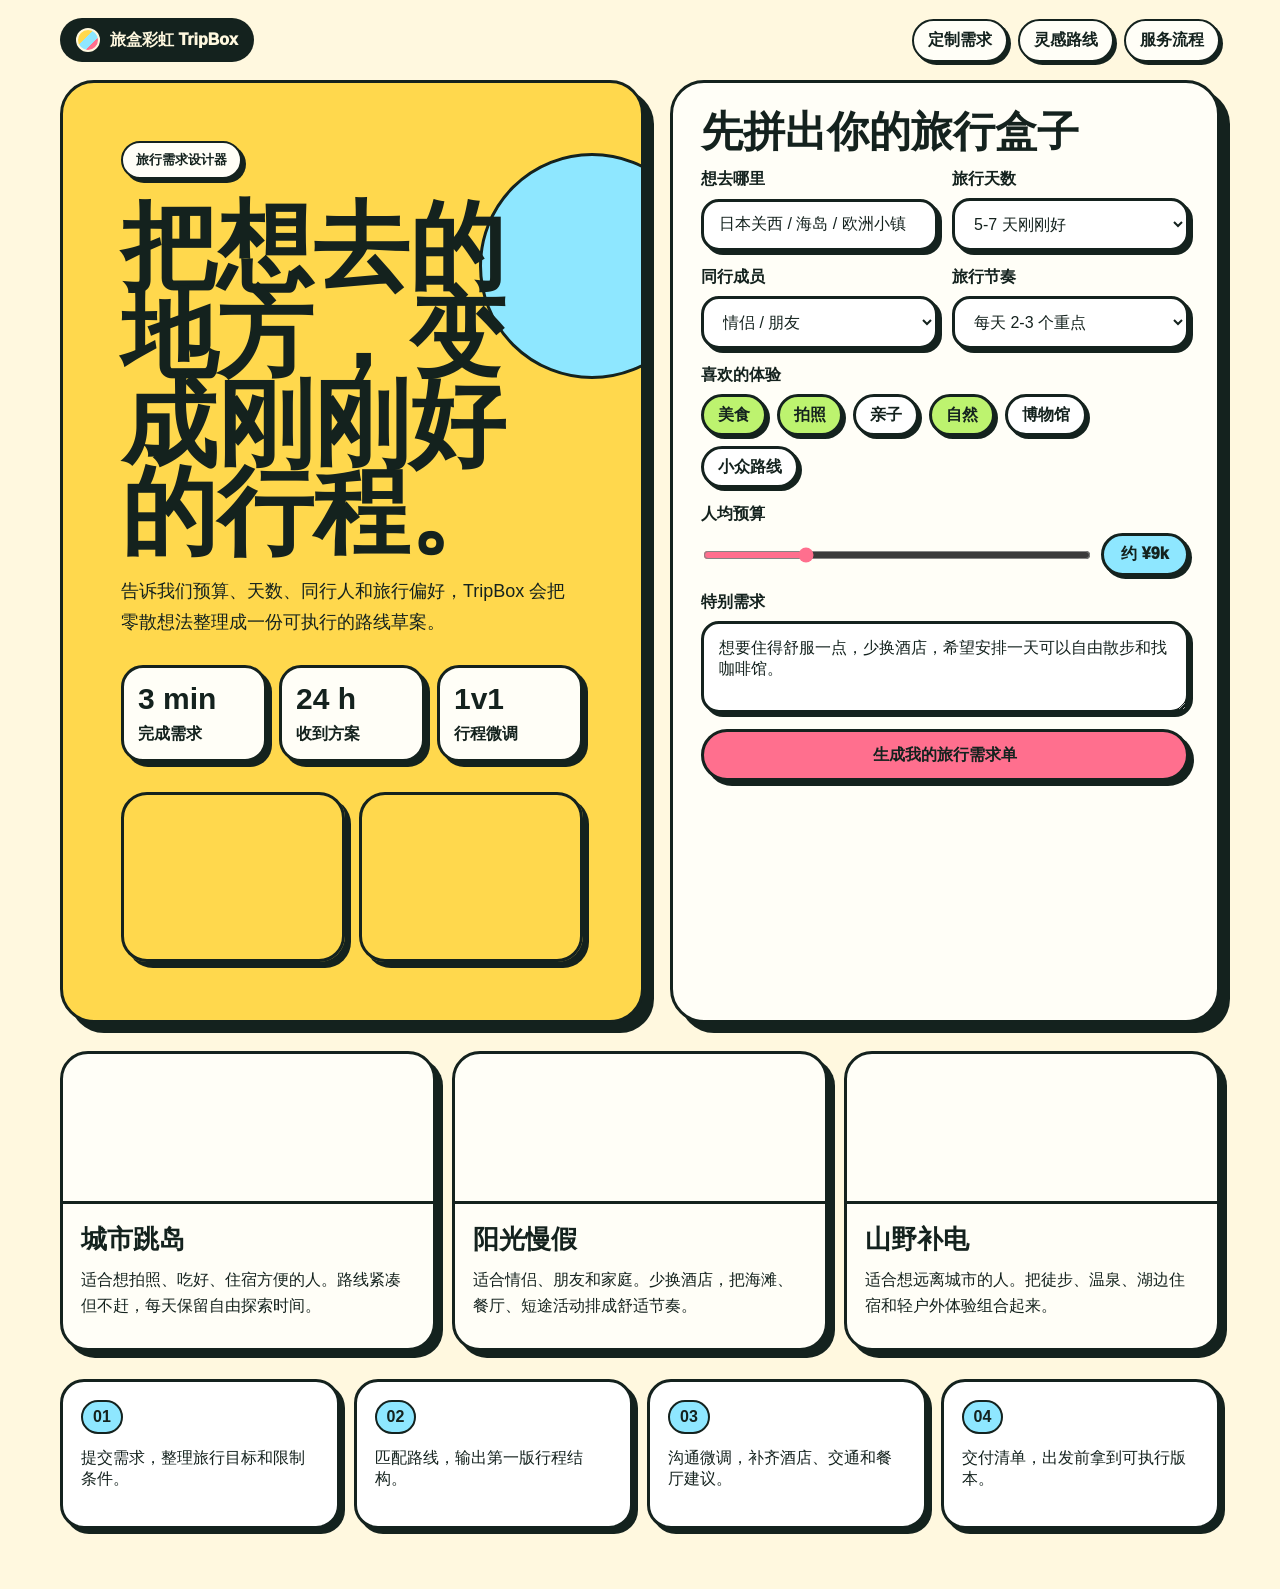
==== index.html @ 269a12f5 "Add travel playful homepage Initial commit of the TripBox HTML layout with styles and structure for " ====
<!doctype html>
<html lang="zh-CN">
<head>
  <meta charset="utf-8">
  <meta name="viewport" content="width=device-width, initial-scale=1">
  <title>旅盒彩虹 TripBox</title>
  <style>
    * { box-sizing: border-box; }
    :root {
      --ink: #14221e;
      --paper: #fff8df;
      --sun: #ffd84d;
      --coral: #ff6f8e;
      --sky: #8ee7ff;
      --leaf: #bdf36f;
      --white: #fffef7;
    }
    body {
      margin: 0;
      font-family: Inter, "PingFang SC", "Microsoft YaHei", Arial, sans-serif;
      background: var(--paper);
      color: var(--ink);
    }
    button, input, select, textarea { font: inherit; }
    header {
      padding: 18px clamp(18px, 5vw, 60px);
      display: flex;
      justify-content: space-between;
      align-items: center;
      gap: 16px;
    }
    .brand {
      display: inline-flex;
      align-items: center;
      gap: 10px;
      background: var(--ink);
      color: var(--paper);
      padding: 10px 16px;
      border-radius: 999px;
      font-weight: 950;
      white-space: nowrap;
    }
    .mark {
      width: 24px;
      height: 24px;
      border-radius: 50%;
      background: linear-gradient(135deg, var(--sun) 0 38%, var(--sky) 38% 68%, var(--coral) 68%);
      border: 2px solid var(--paper);
    }
    nav {
      display: flex;
      gap: 10px;
      flex-wrap: wrap;
      justify-content: flex-end;
    }
    nav a {
      color: var(--ink);
      text-decoration: none;
      border: 2px solid var(--ink);
      border-radius: 999px;
      padding: 9px 14px;
      background: var(--white);
      font-weight: 850;
      box-shadow: 3px 3px 0 var(--ink);
    }
    main { padding: 0 clamp(18px, 5vw, 60px) 60px; }
    .hero {
      display: grid;
      grid-template-columns: minmax(0, 1.03fr) minmax(320px, .97fr);
      gap: 26px;
      align-items: stretch;
    }
    .intro {
      background: var(--sun);
      border: 3px solid var(--ink);
      border-radius: 34px;
      padding: clamp(24px, 5vw, 58px);
      box-shadow: 10px 10px 0 var(--ink);
      min-height: 620px;
      display: flex;
      flex-direction: column;
      justify-content: space-between;
      overflow: hidden;
      position: relative;
    }
    .intro::after {
      content: "";
      position: absolute;
      right: -64px;
      top: 70px;
      width: 220px;
      height: 220px;
      border: 3px solid var(--ink);
      border-radius: 50%;
      background: var(--sky);
    }
    .eyebrow {
      position: relative;
      z-index: 1;
      display: inline-flex;
      width: fit-content;
      background: var(--white);
      border: 2px solid var(--ink);
      border-radius: 999px;
      padding: 8px 13px;
      font-size: 13px;
      font-weight: 950;
      box-shadow: 4px 4px 0 var(--ink);
    }
    h1 {
      position: relative;
      z-index: 1;
      margin: 24px 0 0;
      max-width: 720px;
      font-size: clamp(44px, 8vw, 96px);
      line-height: .92;
      letter-spacing: 0;
    }
    .lead {
      position: relative;
      z-index: 1;
      max-width: 590px;
      margin: 20px 0 0;
      font-size: 18px;
      line-height: 1.7;
    }
    .quick {
      position: relative;
      z-index: 1;
      display: grid;
      grid-template-columns: repeat(3, 1fr);
      gap: 12px;
      margin-top: 28px;
    }
    .quick div {
      min-height: 96px;
      background: var(--white);
      border: 3px solid var(--ink);
      border-radius: 22px;
      padding: 14px;
      box-shadow: 5px 5px 0 var(--ink);
      font-weight: 900;
    }
    .quick b {
      display: block;
      font-size: 30px;
      margin-bottom: 8px;
    }
    .photo-stack {
      position: relative;
      z-index: 1;
      display: grid;
      grid-template-columns: 1fr 1fr;
      gap: 14px;
      margin-top: 30px;
    }
    .photo {
      min-height: 170px;
      border: 3px solid var(--ink);
      border-radius: 26px;
      background-size: cover;
      background-position: center;
      box-shadow: 6px 6px 0 var(--ink);
    }
    .photo:first-child {
      background-image: url("https://images.unsplash.com/photo-1507525428034-b723cf961d3e?auto=format&fit=crop&w=900&q=80");
    }
    .photo:last-child {
      background-image: url("https://images.unsplash.com/photo-1469474968028-56623f02e42e?auto=format&fit=crop&w=900&q=80");
    }
    .designer {
      background: var(--white);
      border: 3px solid var(--ink);
      border-radius: 34px;
      box-shadow: 10px 10px 0 var(--ink);
      padding: clamp(18px, 4vw, 28px);
      display: grid;
      gap: 16px;
      align-content: start;
    }
    .designer h2 {
      margin: 0;
      font-size: clamp(26px, 4vw, 42px);
      line-height: 1;
      letter-spacing: 0;
    }
    .field {
      display: grid;
      gap: 8px;
    }
    label { font-weight: 950; }
    input, select, textarea {
      width: 100%;
      border: 3px solid var(--ink);
      border-radius: 18px;
      background: #fff;
      color: var(--ink);
      padding: 14px 15px;
      outline: none;
      box-shadow: 4px 4px 0 var(--ink);
    }
    textarea {
      min-height: 92px;
      resize: vertical;
    }
    .pair {
      display: grid;
      grid-template-columns: 1fr 1fr;
      gap: 14px;
    }
    .chips {
      display: flex;
      flex-wrap: wrap;
      gap: 10px;
    }
    .chip input {
      position: absolute;
      width: 1px;
      height: 1px;
      opacity: 0;
      pointer-events: none;
      box-shadow: none;
      padding: 0;
      border: 0;
    }
    .chip span {
      display: inline-flex;
      align-items: center;
      min-height: 42px;
      padding: 0 14px;
      border: 3px solid var(--ink);
      border-radius: 999px;
      background: #fff;
      font-weight: 900;
      box-shadow: 3px 3px 0 var(--ink);
      cursor: pointer;
    }
    .chip input:checked + span { background: var(--leaf); }
    .range-row {
      display: grid;
      grid-template-columns: 1fr auto;
      gap: 12px;
      align-items: center;
    }
    input[type="range"] {
      padding: 0;
      height: 36px;
      box-shadow: none;
      accent-color: var(--coral);
    }
    .price-badge {
      min-width: 88px;
      border: 3px solid var(--ink);
      border-radius: 999px;
      background: var(--sky);
      padding: 8px 10px;
      text-align: center;
      font-weight: 950;
      box-shadow: 3px 3px 0 var(--ink);
    }
    .submit {
      min-height: 52px;
      border: 3px solid var(--ink);
      border-radius: 999px;
      background: var(--coral);
      color: var(--ink);
      font-weight: 950;
      box-shadow: 5px 5px 0 var(--ink);
      cursor: pointer;
    }
    .plans {
      margin-top: 28px;
      display: grid;
      grid-template-columns: repeat(3, 1fr);
      gap: 16px;
    }
    .plan {
      min-height: 300px;
      border: 3px solid var(--ink);
      border-radius: 28px;
      overflow: hidden;
      background: var(--white);
      box-shadow: 7px 7px 0 var(--ink);
    }
    .plan-img {
      min-height: 150px;
      background-size: cover;
      background-position: center;
      border-bottom: 3px solid var(--ink);
    }
    .plan:nth-child(1) .plan-img {
      background-image: url("https://images.unsplash.com/photo-1528127269322-539801943592?auto=format&fit=crop&w=900&q=80");
    }
    .plan:nth-child(2) .plan-img {
      background-image: url("https://images.unsplash.com/photo-1533105079780-92b9be482077?auto=format&fit=crop&w=900&q=80");
    }
    .plan:nth-child(3) .plan-img {
      background-image: url("https://images.unsplash.com/photo-1500530855697-b586d89ba3ee?auto=format&fit=crop&w=900&q=80");
    }
    .plan-body { padding: 18px; }
    .plan h3 {
      margin: 0 0 10px;
      font-size: 26px;
      letter-spacing: 0;
    }
    .plan p {
      margin: 0;
      line-height: 1.6;
    }
    .steps {
      margin-top: 28px;
      display: grid;
      grid-template-columns: repeat(4, 1fr);
      gap: 14px;
    }
    .step {
      background: #fff;
      border: 3px solid var(--ink);
      border-radius: 24px;
      min-height: 150px;
      padding: 18px;
      box-shadow: 5px 5px 0 var(--ink);
    }
    .step b {
      display: block;
      width: fit-content;
      background: var(--sky);
      border: 2px solid var(--ink);
      border-radius: 999px;
      padding: 6px 10px;
      margin-bottom: 14px;
    }
    @media (max-width: 960px) {
      header { align-items: flex-start; flex-direction: column; }
      nav { justify-content: flex-start; }
      .hero, .plans, .steps { grid-template-columns: 1fr; }
      .intro { min-height: auto; }
      .quick { grid-template-columns: 1fr; }
      .photo-stack, .pair { grid-template-columns: 1fr; }
    }
  </style>
</head>
<body>
  <header>
    <div class="brand"><span class="mark" aria-hidden="true"></span>旅盒彩虹 TripBox</div>
    <nav aria-label="主导航">
      <a href="#designer">定制需求</a>
      <a href="#plans">灵感路线</a>
      <a href="#steps">服务流程</a>
    </nav>
  </header>

  <main>
    <section class="hero">
      <div class="intro">
        <div>
          <span class="eyebrow">旅行需求设计器</span>
          <h1>把想去的地方，变成刚刚好的行程。</h1>
          <p class="lead">告诉我们预算、天数、同行人和旅行偏好，TripBox 会把零散想法整理成一份可执行的路线草案。</p>
          <div class="quick" aria-label="核心数据">
            <div><b>3 min</b>完成需求</div>
            <div><b>24 h</b>收到方案</div>
            <div><b>1v1</b>行程微调</div>
          </div>
        </div>
        <div class="photo-stack" aria-label="旅行场景图片">
          <div class="photo" role="img" aria-label="海岛旅行"></div>
          <div class="photo" role="img" aria-label="山野旅行"></div>
        </div>
      </div>

      <form class="designer" id="designer">
        <h2>先拼出你的旅行盒子</h2>
        <div class="pair">
          <div class="field">
            <label for="destination">想去哪里</label>
            <input id="destination" name="destination" value="日本关西 / 海岛 / 欧洲小镇">
          </div>
          <div class="field">
            <label for="days">旅行天数</label>
            <select id="days" name="days">
              <option>3-4 天短途</option>
              <option selected>5-7 天刚刚好</option>
              <option>8-12 天深度游</option>
              <option>两周以上慢旅行</option>
            </select>
          </div>
        </div>

        <div class="pair">
          <div class="field">
            <label for="people">同行成员</label>
            <select id="people" name="people">
              <option>一个人出发</option>
              <option selected>情侣 / 朋友</option>
              <option>亲子家庭</option>
              <option>公司团建</option>
            </select>
          </div>
          <div class="field">
            <label for="pace">旅行节奏</label>
            <select id="pace" name="pace">
              <option>轻松躺平</option>
              <option selected>每天 2-3 个重点</option>
              <option>高能打卡</option>
            </select>
          </div>
        </div>

        <div class="field">
          <label>喜欢的体验</label>
          <div class="chips">
            <label class="chip"><input type="checkbox" checked><span>美食</span></label>
            <label class="chip"><input type="checkbox" checked><span>拍照</span></label>
            <label class="chip"><input type="checkbox"><span>亲子</span></label>
            <label class="chip"><input type="checkbox" checked><span>自然</span></label>
            <label class="chip"><input type="checkbox"><span>博物馆</span></label>
            <label class="chip"><input type="checkbox"><span>小众路线</span></label>
          </div>
        </div>

        <div class="field">
          <label for="budget">人均预算</label>
          <div class="range-row">
            <input id="budget" name="budget" type="range" min="2000" max="30000" value="9000">
            <span class="price-badge">约 ¥9k</span>
          </div>
        </div>

        <div class="field">
          <label for="wish">特别需求</label>
          <textarea id="wish" name="wish">想要住得舒服一点，少换酒店，希望安排一天可以自由散步和找咖啡馆。</textarea>
        </div>
        <button class="submit" type="button">生成我的旅行需求单</button>
      </form>
    </section>

    <section class="plans" id="plans" aria-label="灵感路线">
      <article class="plan">
        <div class="plan-img" role="img" aria-label="城市与海湾"></div>
        <div class="plan-body">
          <h3>城市跳岛</h3>
          <p>适合想拍照、吃好、住宿方便的人。路线紧凑但不赶，每天保留自由探索时间。</p>
        </div>
      </article>
      <article class="plan">
        <div class="plan-img" role="img" aria-label="海边度假"></div>
        <div class="plan-body">
          <h3>阳光慢假</h3>
          <p>适合情侣、朋友和家庭。少换酒店，把海滩、餐厅、短途活动排成舒适节奏。</p>
        </div>
      </article>
      <article class="plan">
        <div class="plan-img" role="img" aria-label="山林湖泊"></div>
        <div class="plan-body">
          <h3>山野补电</h3>
          <p>适合想远离城市的人。把徒步、温泉、湖边住宿和轻户外体验组合起来。</p>
        </div>
      </article>
    </section>

    <section class="steps" id="steps" aria-label="服务流程">
      <div class="step"><b>01</b>提交需求，整理旅行目标和限制条件。</div>
      <div class="step"><b>02</b>匹配路线，输出第一版行程结构。</div>
      <div class="step"><b>03</b>沟通微调，补齐酒店、交通和餐厅建议。</div>
      <div class="step"><b>04</b>交付清单，出发前拿到可执行版本。</div>
    </section>
  </main>
</body>
</html>
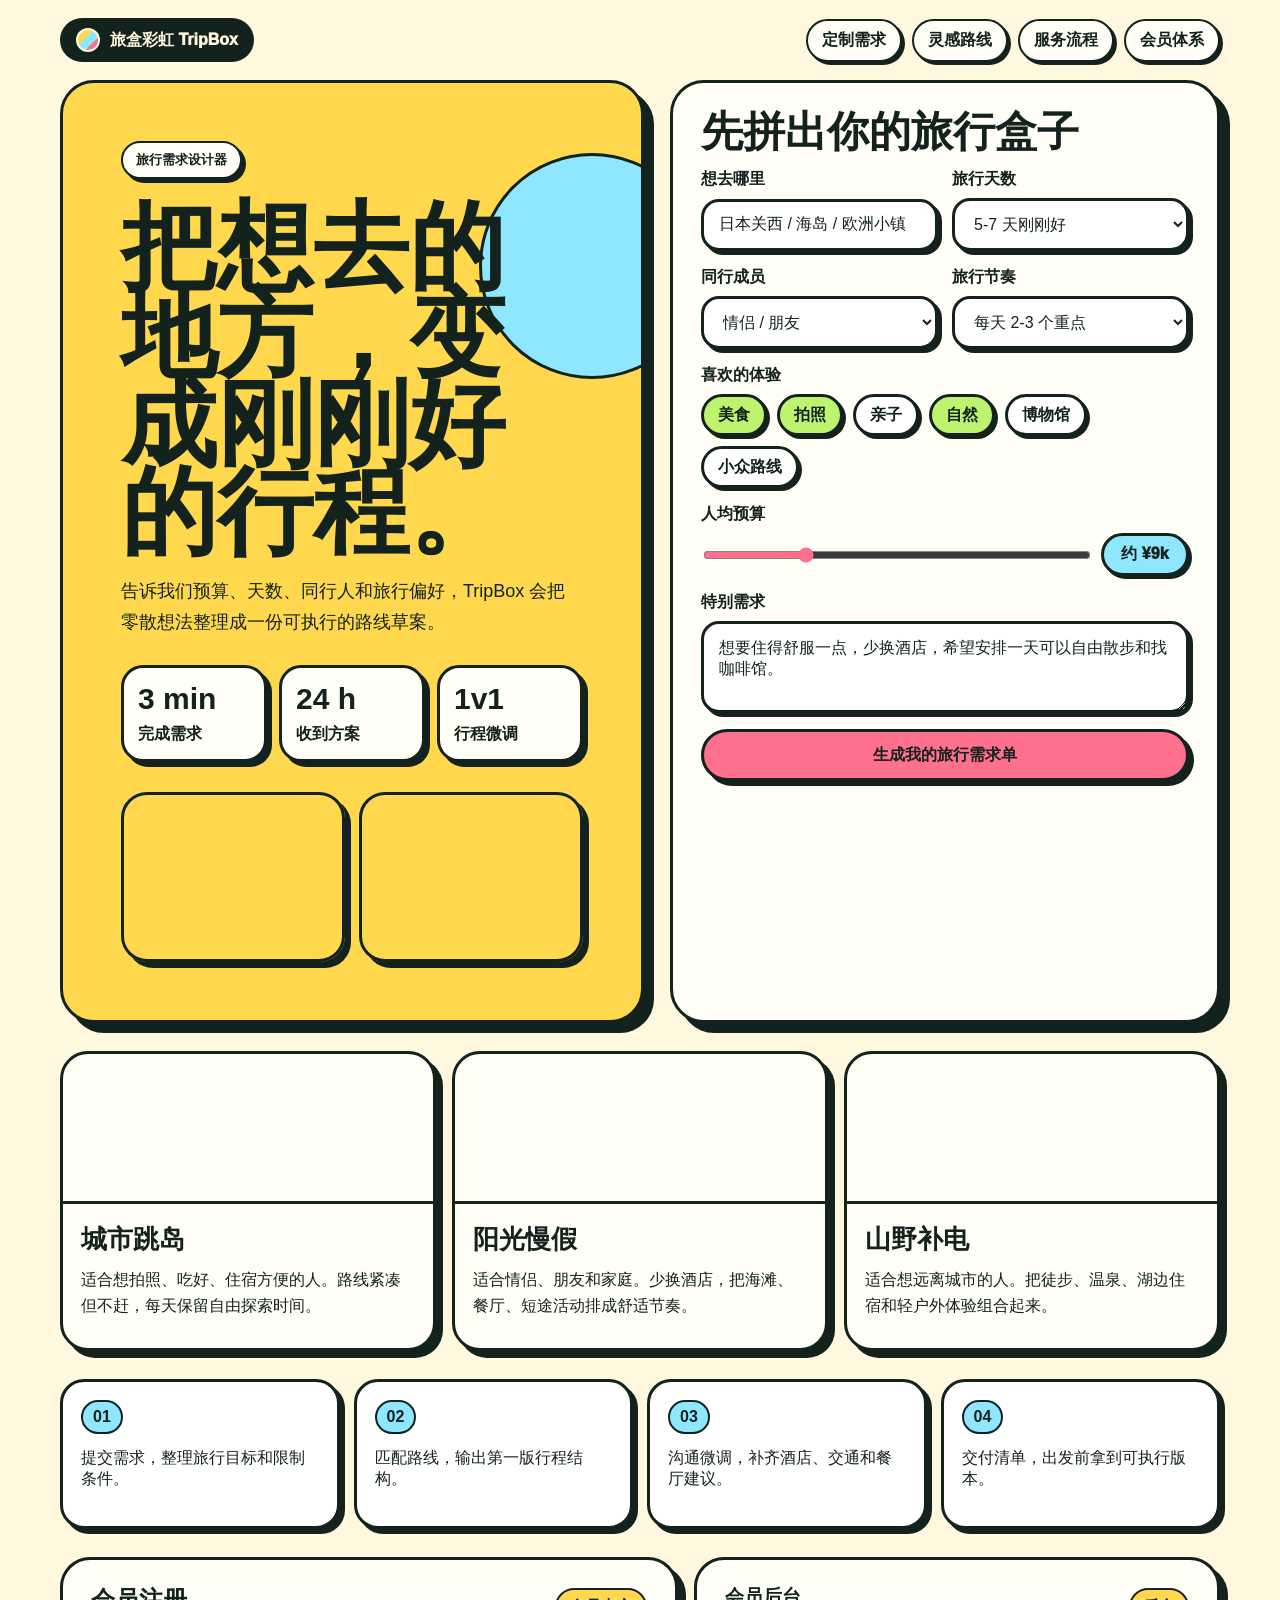
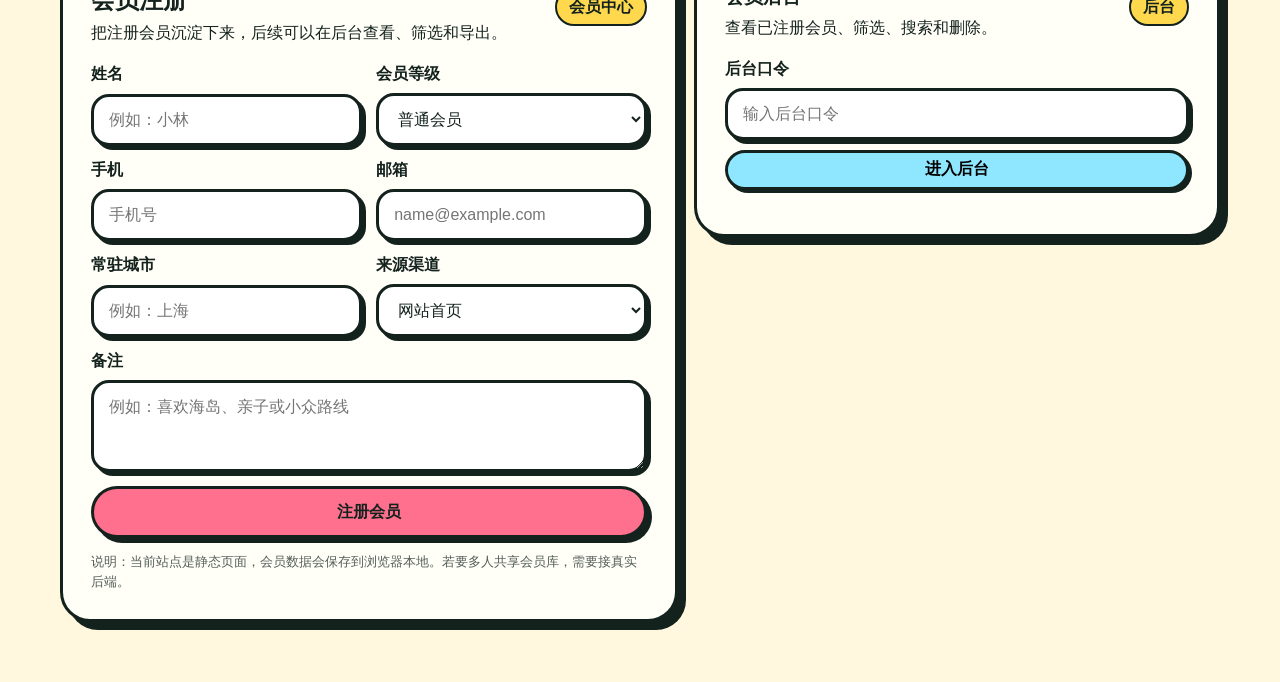
==== commit f4db0cb1: "Add membership system and admin panel Added membership section with registration and admin features." ====
--- a/index.html
+++ b/index.html
@@ -330,13 +330,169 @@
       padding: 6px 10px;
       margin-bottom: 14px;
     }
+    .membership {
+      margin-top: 28px;
+      display: grid;
+      grid-template-columns: minmax(0, 1fr) minmax(340px, .85fr);
+      gap: 16px;
+      align-items: start;
+    }
+    .member-card {
+      background: var(--white);
+      border: 3px solid var(--ink);
+      border-radius: 30px;
+      box-shadow: 8px 8px 0 var(--ink);
+      padding: clamp(18px, 4vw, 28px);
+    }
+    .member-head {
+      display: flex;
+      justify-content: space-between;
+      align-items: flex-start;
+      gap: 12px;
+      margin-bottom: 18px;
+    }
+    .member-head h2,
+    .member-head h3 {
+      margin: 0;
+      line-height: 1;
+      letter-spacing: 0;
+    }
+    .member-head p {
+      margin: 8px 0 0;
+      line-height: 1.6;
+    }
+    .member-pill {
+      display: inline-flex;
+      align-items: center;
+      min-height: 38px;
+      padding: 0 12px;
+      border: 2px solid var(--ink);
+      border-radius: 999px;
+      background: var(--sun);
+      font-weight: 950;
+      white-space: nowrap;
+    }
+    .member-grid {
+      display: grid;
+      grid-template-columns: repeat(3, 1fr);
+      gap: 12px;
+      margin-bottom: 18px;
+    }
+    .metric {
+      min-height: 92px;
+      border: 3px solid var(--ink);
+      border-radius: 22px;
+      background: #fff;
+      box-shadow: 4px 4px 0 var(--ink);
+      padding: 12px;
+    }
+    .metric span {
+      display: block;
+      font-size: 13px;
+      font-weight: 900;
+      opacity: .75;
+      margin-bottom: 10px;
+    }
+    .metric b {
+      font-size: 30px;
+      line-height: 1;
+    }
+    .member-tabs {
+      display: flex;
+      gap: 10px;
+      flex-wrap: wrap;
+      margin-bottom: 16px;
+    }
+    .tab-button {
+      min-height: 42px;
+      border: 3px solid var(--ink);
+      border-radius: 999px;
+      background: #fff;
+      box-shadow: 4px 4px 0 var(--ink);
+      font-weight: 950;
+      padding: 0 14px;
+      cursor: pointer;
+    }
+    .tab-button.is-active {
+      background: var(--leaf);
+    }
+    .member-panel {
+      display: none;
+    }
+    .member-panel.is-active {
+      display: block;
+    }
+    .member-form {
+      display: grid;
+      gap: 14px;
+    }
+    .member-list {
+      overflow: auto;
+      border: 3px solid var(--ink);
+      border-radius: 24px;
+      background: #fff;
+      box-shadow: 4px 4px 0 var(--ink);
+    }
+    table {
+      width: 100%;
+      border-collapse: collapse;
+      min-width: 760px;
+    }
+    th, td {
+      padding: 12px 14px;
+      text-align: left;
+      border-bottom: 1px solid rgba(20, 34, 30, .16);
+      vertical-align: top;
+    }
+    th {
+      background: #f7f4d7;
+      position: sticky;
+      top: 0;
+      z-index: 1;
+    }
+    .table-actions {
+      display: flex;
+      flex-wrap: wrap;
+      gap: 10px;
+      margin-bottom: 12px;
+    }
+    .mini-button {
+      min-height: 40px;
+      border: 3px solid var(--ink);
+      border-radius: 999px;
+      background: var(--sky);
+      font-weight: 950;
+      box-shadow: 3px 3px 0 var(--ink);
+      padding: 0 12px;
+      cursor: pointer;
+    }
+    .mini-button.ghost {
+      background: #fff;
+    }
+    .member-lock {
+      display: grid;
+      gap: 10px;
+      margin-bottom: 16px;
+    }
+    .inline-note {
+      font-size: 13px;
+      opacity: .72;
+      line-height: 1.5;
+    }
+    .empty-state {
+      padding: 18px;
+      text-align: center;
+      font-weight: 850;
+      color: rgba(20, 34, 30, .7);
+    }
     @media (max-width: 960px) {
       header { align-items: flex-start; flex-direction: column; }
       nav { justify-content: flex-start; }
-      .hero, .plans, .steps { grid-template-columns: 1fr; }
+      .hero, .plans, .steps, .membership { grid-template-columns: 1fr; }
       .intro { min-height: auto; }
       .quick { grid-template-columns: 1fr; }
       .photo-stack, .pair { grid-template-columns: 1fr; }
+      .member-grid { grid-template-columns: 1fr; }
     }
   </style>
 </head>
@@ -347,6 +503,7 @@
       <a href="#designer">定制需求</a>
       <a href="#plans">灵感路线</a>
       <a href="#steps">服务流程</a>
+      <a href="#members">会员体系</a>
     </nav>
   </header>
 
@@ -465,6 +622,358 @@
       <div class="step"><b>03</b>沟通微调，补齐酒店、交通和餐厅建议。</div>
       <div class="step"><b>04</b>交付清单，出发前拿到可执行版本。</div>
     </section>
+
+    <section class="membership" id="members" aria-label="会员体系">
+      <div class="member-card">
+        <div class="member-head">
+          <div>
+            <h2>会员注册</h2>
+            <p>把注册会员沉淀下来，后续可以在后台查看、筛选和导出。</p>
+          </div>
+          <span class="member-pill">会员中心</span>
+        </div>
+
+        <form class="member-form" id="member-form">
+          <div class="pair">
+            <div class="field">
+              <label for="member-name">姓名</label>
+              <input id="member-name" name="name" autocomplete="name" placeholder="例如：小林" required>
+            </div>
+            <div class="field">
+              <label for="member-level">会员等级</label>
+              <select id="member-level" name="level">
+                <option value="普通会员">普通会员</option>
+                <option value="银卡会员">银卡会员</option>
+                <option value="金卡会员">金卡会员</option>
+                <option value="黑金会员">黑金会员</option>
+              </select>
+            </div>
+          </div>
+
+          <div class="pair">
+            <div class="field">
+              <label for="member-phone">手机</label>
+              <input id="member-phone" name="phone" inputmode="tel" autocomplete="tel" placeholder="手机号" required>
+            </div>
+            <div class="field">
+              <label for="member-email">邮箱</label>
+              <input id="member-email" name="email" inputmode="email" autocomplete="email" placeholder="name@example.com" required>
+            </div>
+          </div>
+
+          <div class="pair">
+            <div class="field">
+              <label for="member-city">常驻城市</label>
+              <input id="member-city" name="city" placeholder="例如：上海">
+            </div>
+            <div class="field">
+              <label for="member-source">来源渠道</label>
+              <select id="member-source" name="source">
+                <option>网站首页</option>
+                <option>活动页面</option>
+                <option>朋友推荐</option>
+                <option>其他渠道</option>
+              </select>
+            </div>
+          </div>
+
+          <div class="field">
+            <label for="member-note">备注</label>
+            <textarea id="member-note" name="note" placeholder="例如：喜欢海岛、亲子或小众路线"></textarea>
+          </div>
+
+          <button class="submit" type="submit">注册会员</button>
+          <div class="inline-note">说明：当前站点是静态页面，会员数据会保存到浏览器本地。若要多人共享会员库，需要接真实后端。</div>
+        </form>
+      </div>
+
+      <div class="member-card">
+        <div class="member-head">
+          <div>
+            <h3>会员后台</h3>
+            <p>查看已注册会员、筛选、搜索和删除。</p>
+          </div>
+          <span class="member-pill">后台</span>
+        </div>
+
+        <div class="member-lock" id="admin-lock">
+          <div class="field">
+            <label for="admin-pass">后台口令</label>
+            <input id="admin-pass" type="password" placeholder="输入后台口令">
+          </div>
+          <button class="mini-button" type="button" id="unlock-admin">进入后台</button>
+        </div>
+
+        <div class="member-panel" id="admin-panel" aria-live="polite">
+          <div class="member-grid">
+            <div class="metric">
+              <span>注册会员</span>
+              <b id="stat-total">0</b>
+            </div>
+            <div class="metric">
+              <span>今日新增</span>
+              <b id="stat-today">0</b>
+            </div>
+            <div class="metric">
+              <span>金卡以上</span>
+              <b id="stat-premium">0</b>
+            </div>
+          </div>
+
+          <div class="table-actions">
+            <input id="member-search" type="text" placeholder="搜索姓名 / 手机 / 邮箱" style="max-width: 260px;">
+            <select id="member-filter" style="max-width: 180px;">
+              <option value="all">全部等级</option>
+              <option value="普通会员">普通会员</option>
+              <option value="银卡会员">银卡会员</option>
+              <option value="金卡会员">金卡会员</option>
+              <option value="黑金会员">黑金会员</option>
+            </select>
+            <button class="mini-button" type="button" id="export-members">导出数据</button>
+            <button class="mini-button ghost" type="button" id="logout-admin">退出后台</button>
+          </div>
+
+          <div class="member-list">
+            <table>
+              <thead>
+                <tr>
+                  <th>姓名</th>
+                  <th>联系方式</th>
+                  <th>等级 / 来源</th>
+                  <th>注册时间</th>
+                  <th>备注</th>
+                  <th>操作</th>
+                </tr>
+              </thead>
+              <tbody id="member-table-body"></tbody>
+            </table>
+            <div class="empty-state" id="member-empty" hidden>还没有注册会员。</div>
+          </div>
+        </div>
+      </div>
+    </section>
   </main>
+
+  <script>
+    (() => {
+      const MEMBERS_KEY = 'tripbox-members-v1';
+      const ADMIN_KEY = 'tripbox-admin-unlocked-v1';
+      const ADMIN_PASSWORD = 'tripbox-admin';
+
+      const form = document.getElementById('member-form');
+      const adminLock = document.getElementById('admin-lock');
+      const adminPanel = document.getElementById('admin-panel');
+      const adminPass = document.getElementById('admin-pass');
+      const unlockBtn = document.getElementById('unlock-admin');
+      const logoutBtn = document.getElementById('logout-admin');
+      const exportBtn = document.getElementById('export-members');
+      const searchInput = document.getElementById('member-search');
+      const filterSelect = document.getElementById('member-filter');
+      const tableBody = document.getElementById('member-table-body');
+      const emptyState = document.getElementById('member-empty');
+      const statTotal = document.getElementById('stat-total');
+      const statToday = document.getElementById('stat-today');
+      const statPremium = document.getElementById('stat-premium');
+
+      const nameInput = document.getElementById('member-name');
+      const levelInput = document.getElementById('member-level');
+      const phoneInput = document.getElementById('member-phone');
+      const emailInput = document.getElementById('member-email');
+      const cityInput = document.getElementById('member-city');
+      const sourceInput = document.getElementById('member-source');
+      const noteInput = document.getElementById('member-note');
+
+      const escapeHtml = (value) => String(value).replace(/[&<>"']/g, (ch) => ({
+        '&': '&amp;',
+        '<': '&lt;',
+        '>': '&gt;',
+        '"': '&quot;',
+        "'": '&#39;'
+      }[ch]));
+
+      const makeId = () => `m_${Date.now()}_${Math.random().toString(16).slice(2, 8)}`;
+      const normalize = (value) => String(value || '').trim();
+      const normalizeEmail = (value) => normalize(value).toLowerCase();
+      const todayKey = () => new Date().toISOString().slice(0, 10);
+      const formatDateTime = (iso) => new Intl.DateTimeFormat('zh-CN', {
+        year: 'numeric',
+        month: '2-digit',
+        day: '2-digit',
+        hour: '2-digit',
+        minute: '2-digit'
+      }).format(new Date(iso));
+
+      function loadMembers() {
+        try {
+          const parsed = JSON.parse(localStorage.getItem(MEMBERS_KEY) || '[]');
+          return Array.isArray(parsed) ? parsed : [];
+        } catch {
+          return [];
+        }
+      }
+
+      function saveMembers(nextMembers) {
+        localStorage.setItem(MEMBERS_KEY, JSON.stringify(nextMembers));
+      }
+
+      let members = loadMembers();
+      let adminUnlocked = sessionStorage.getItem(ADMIN_KEY) === '1';
+
+      function setAdminUnlocked(unlocked) {
+        adminUnlocked = unlocked;
+        if (unlocked) {
+          sessionStorage.setItem(ADMIN_KEY, '1');
+        } else {
+          sessionStorage.removeItem(ADMIN_KEY);
+        }
+        adminLock.hidden = unlocked;
+        adminPanel.classList.toggle('is-active', unlocked);
+      }
+
+      function matchesQuery(member, query) {
+        if (!query) return true;
+        const haystack = [
+          member.name,
+          member.phone,
+          member.email,
+          member.city,
+          member.source,
+          member.level,
+          member.note
+        ].join(' ').toLowerCase();
+        return haystack.includes(query.toLowerCase());
+      }
+
+      function render() {
+        const query = normalize(searchInput.value);
+        const level = filterSelect.value;
+        const filtered = members.filter((member) => {
+          const levelOk = level === 'all' || member.level === level;
+          return levelOk && matchesQuery(member, query);
+        });
+
+        const total = members.length;
+        const today = members.filter((member) => member.createdAt.slice(0, 10) === todayKey()).length;
+        const premium = members.filter((member) => ['金卡会员', '黑金会员'].includes(member.level)).length;
+
+        statTotal.textContent = total;
+        statToday.textContent = today;
+        statPremium.textContent = premium;
+
+        tableBody.innerHTML = filtered.map((member) => {
+          return `
+            <tr>
+              <td>
+                <strong>${escapeHtml(member.name)}</strong><br>
+                <small>${escapeHtml(member.city || '未填写城市')}</small>
+              </td>
+              <td>
+                ${escapeHtml(member.phone || '未填写手机')}<br>
+                <small>${escapeHtml(member.email || '未填写邮箱')}</small>
+              </td>
+              <td>
+                ${escapeHtml(member.level)}<br>
+                <small>${escapeHtml(member.source || '未知来源')}</small>
+              </td>
+              <td>${escapeHtml(formatDateTime(member.createdAt))}</td>
+              <td>${escapeHtml(member.note || '—')}</td>
+              <td>
+                <button class="mini-button ghost" data-remove="${escapeHtml(member.id)}" type="button">删除</button>
+              </td>
+            </tr>
+          `;
+        }).join('');
+
+        emptyState.hidden = filtered.length !== 0;
+      }
+
+      function addMember(member) {
+        members = [member, ...members];
+        saveMembers(members);
+        render();
+      }
+
+      function removeMember(id) {
+        members = members.filter((member) => member.id !== id);
+        saveMembers(members);
+        render();
+      }
+
+      function downloadMembers() {
+        const payload = JSON.stringify(members, null, 2);
+        const blob = new Blob([payload], { type: 'application/json;charset=utf-8' });
+        const url = URL.createObjectURL(blob);
+        const a = document.createElement('a');
+        a.href = url;
+        a.download = 'tripbox-members.json';
+        document.body.appendChild(a);
+        a.click();
+        a.remove();
+        URL.revokeObjectURL(url);
+      }
+
+      form.addEventListener('submit', (event) => {
+        event.preventDefault();
+        const name = normalize(nameInput.value);
+        const phone = normalize(phoneInput.value);
+        const email = normalizeEmail(emailInput.value);
+        const city = normalize(cityInput.value);
+        const note = normalize(noteInput.value);
+
+        if (!name || !phone || !email) {
+          alert('请先补全姓名、手机和邮箱。');
+          return;
+        }
+
+        if (members.some((member) => normalizeEmail(member.email) === email)) {
+          alert('这个邮箱已经注册过了。');
+          return;
+        }
+
+        addMember({
+          id: makeId(),
+          name,
+          phone,
+          email,
+          city,
+          level: levelInput.value,
+          source: sourceInput.value,
+          note,
+          createdAt: new Date().toISOString()
+        });
+
+        form.reset();
+        levelInput.value = '普通会员';
+        sourceInput.value = '网站首页';
+        alert('会员注册成功，后台已更新。');
+      });
+
+      unlockBtn.addEventListener('click', () => {
+        if (adminPass.value === ADMIN_PASSWORD) {
+          setAdminUnlocked(true);
+          render();
+        } else {
+          alert('口令不正确。');
+        }
+      });
+
+      logoutBtn.addEventListener('click', () => setAdminUnlocked(false));
+      exportBtn.addEventListener('click', downloadMembers);
+      searchInput.addEventListener('input', render);
+      filterSelect.addEventListener('change', render);
+      tableBody.addEventListener('click', (event) => {
+        const target = event.target;
+        if (!(target instanceof HTMLElement)) return;
+        const id = target.getAttribute('data-remove');
+        if (!id) return;
+        if (confirm('确认删除这个会员吗？')) {
+          removeMember(id);
+        }
+      });
+
+      setAdminUnlocked(adminUnlocked);
+      render();
+    })();
+  </script>
 </body>
 </html>
